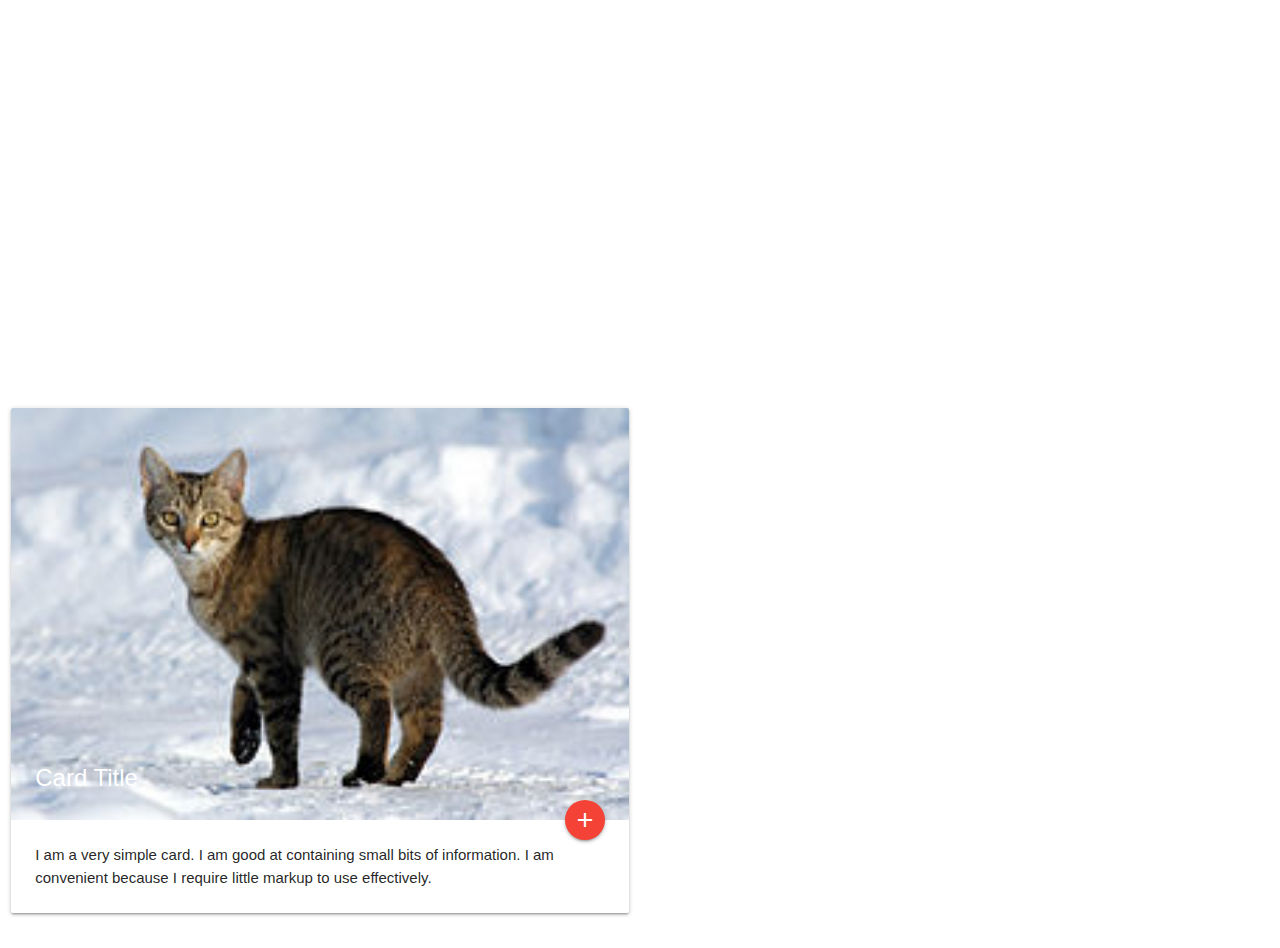
==== abcd.html @ 97ee0123 "Started making card" ====
<!DOCTYPE html>
  <html>
    <head>
      <!--Import Google Icon Font-->
      <link href="https://fonts.googleapis.com/icon?family=Material+Icons" rel="stylesheet">
      <!--Import materialize.css-->
      <link type="text/css" rel="stylesheet" href="css/materialize.min.css"  media="screen,projection"/>

      <!--Let browser know website is optimized for mobile-->
      <meta name="viewport" content="width=device-width, initial-scale=1.0"/>
    </head>

    <body>
      <div class="carousel">
    <a class="carousel-item" href="#one!"><img src="cat2.jpg"></a>
    <a class="carousel-item" href="#two!"><img src="cat2.jpg"></a>
    <a class="carousel-item" href="#three!"><img src="cat2.jpg"></a>
    <a class="carousel-item" href="#four!"><img src="https://lorempixel.com/250/250/nature/4"></a>
    <a class="carousel-item" href="#five!"><img src="https://lorempixel.com/250/250/nature/5"></a>
  </div>
<div class="row">
    <div class="col s12 m6">
      <div class="card">
        <div class="card-image">
          <img src="cat2.jpg">
          <span class="card-title">Card Title</span>
          <a class="btn-floating halfway-fab waves-effect waves-light red"><i class="material-icons">add</i></a>
        </div>
        <div class="card-content">
          <p>I am a very simple card. I am good at containing small bits of information. I am convenient because I require little markup to use effectively.</p>
        </div>
      </div>
    </div>
  </div>
      <!--JavaScript at end of body for optimized loading-->
      <script type="text/javascript" src="js/materialize.min.js"></script>
    </body>
  </html>
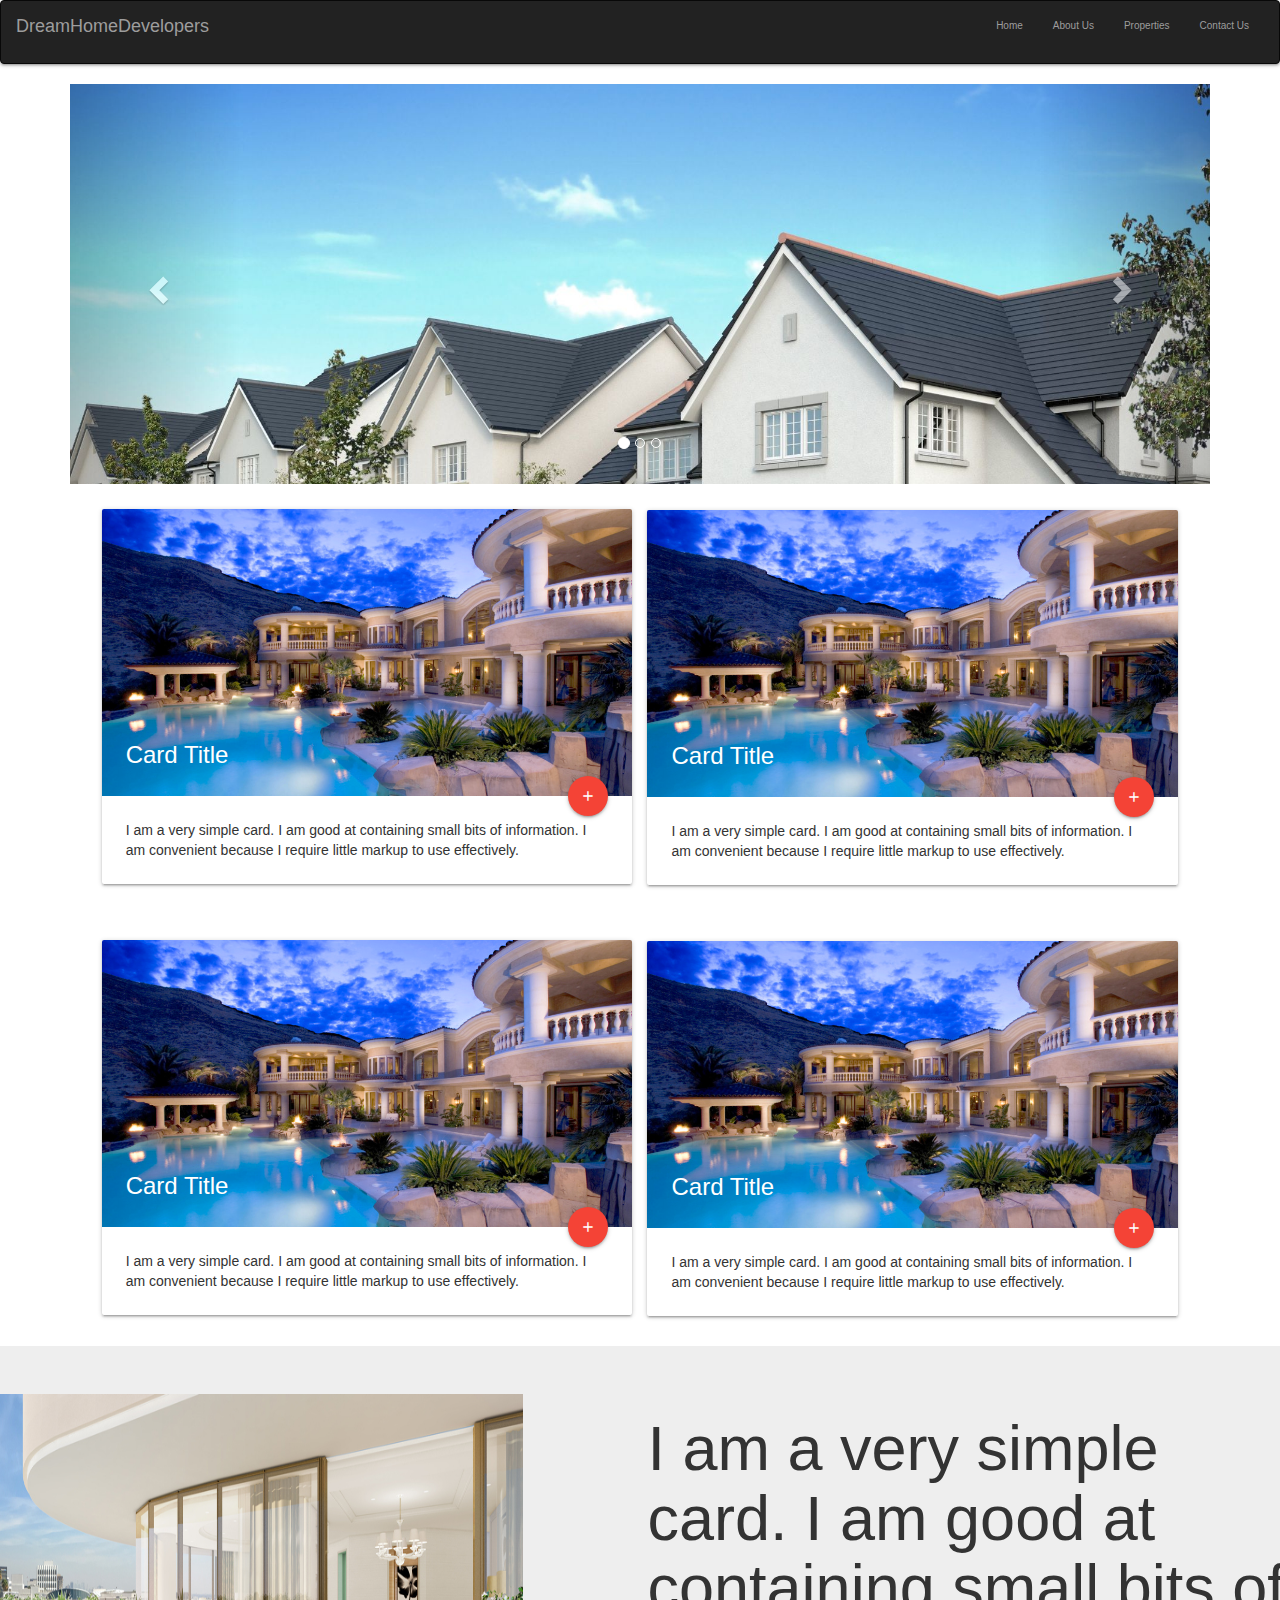
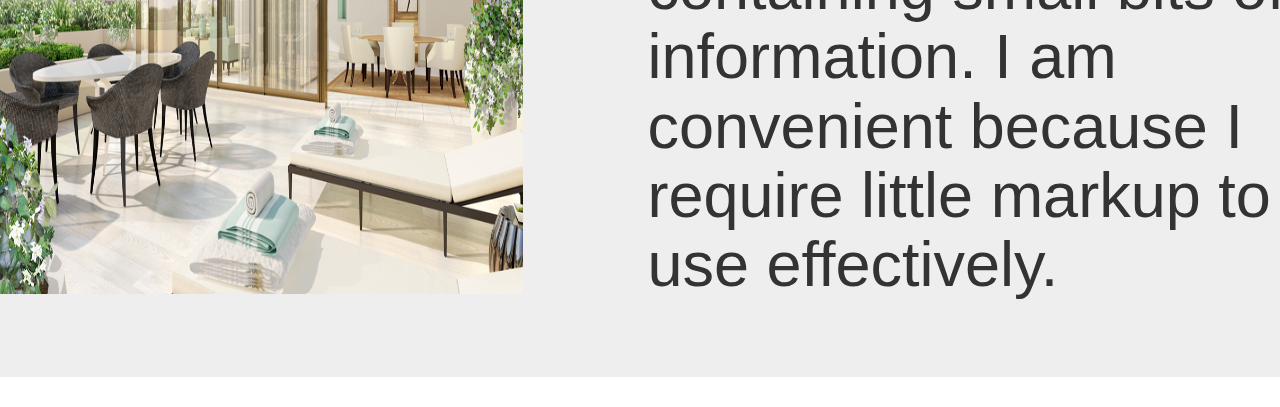
==== commit 781f9cde: "Created the card and carousel" ====
--- a/abcd.html
+++ b/abcd.html
@@ -4,25 +4,96 @@
       <!--Import Google Icon Font-->
       <link href="https://fonts.googleapis.com/icon?family=Material+Icons" rel="stylesheet">
       <!--Import materialize.css-->
+
+      
       <link type="text/css" rel="stylesheet" href="css/materialize.min.css"  media="screen,projection"/>
-
+<link rel="stylesheet" href="https://maxcdn.bootstrapcdn.com/bootstrap/3.3.7/css/bootstrap.min.css">
       <!--Let browser know website is optimized for mobile-->
       <meta name="viewport" content="width=device-width, initial-scale=1.0"/>
     </head>
 
     <body>
-      <div class="carousel">
-    <a class="carousel-item" href="#one!"><img src="cat2.jpg"></a>
-    <a class="carousel-item" href="#two!"><img src="cat2.jpg"></a>
-    <a class="carousel-item" href="#three!"><img src="cat2.jpg"></a>
-    <a class="carousel-item" href="#four!"><img src="https://lorempixel.com/250/250/nature/4"></a>
-    <a class="carousel-item" href="#five!"><img src="https://lorempixel.com/250/250/nature/5"></a>
+       <nav class="navbar navbar-inverse">
+  <div class="container-fluid">
+    <div class="navbar-header">
+     
+      <a class="navbar-brand" href="#">DreamHomeDevelopers</a>
+    </div>
+    <div class="collapse navbar-collapse" id="myNavbar">
+      <ul class="nav navbar-nav navbar-right">
+        <li><a href="#">Home</a></li>
+        <li><a href="#">About Us</a></li>
+        <li><a href="#">Properties</a></li>
+        <li><a href="#">Contact Us</a></li>
+      </ul>
+    </div>
   </div>
+</nav>
+
+  <ul class="sidenav" id="mobile-demo">
+    <li><a href="sass.html">Sass</a></li>
+    <li><a href="badges.html">Components</a></li>
+    <li><a href="collapsible.html">Javascript</a></li>
+    <li><a href="mobile.html">Mobile</a></li>
+  </ul>
+     <div class="container">
+  <div id="myCarousel" class="carousel slide" data-ride="carousel">
+    <!-- Indicators -->
+    <ol class="carousel-indicators">
+      <li data-target="#myCarousel" data-slide-to="0" class="active"></li>
+      <li data-target="#myCarousel" data-slide-to="1"></li>
+      <li data-target="#myCarousel" data-slide-to="2"></li>
+    </ol>
+
+    <!-- Wrapper for slides -->
+    <div class="carousel-inner">
+
+      <div class="item active">
+        <img src="ad1.jpeg" alt="Los Angeles" style="width:100%;">
+        <div class="carousel-caption">
+          <h3>Los Angeles</h3>
+          <p>LA is always so much fun!</p>
+        </div>
+      </div>
+
+      <div class="item">
+        <img src="h1.jpg" alt="Chicago" style="width: 100% height: auto;">
+        <div class="carousel-caption">
+          <h3>Chicago</h3>
+          <p>Thank you, Chicago!</p>
+        </div>
+      </div>
+    
+      <div class="item">
+        <img src="ny.jpg" alt="New York" style="width:100%;">
+        <div class="carousel-caption">
+          <h3>New York</h3>
+          <p>We love the Big Apple!</p>
+        </div>
+      </div>
+  
+    </div>
+
+    <!-- Left and right controls -->
+    <a class="left carousel-control" href="#myCarousel" data-slide="prev">
+      <span class="glyphicon glyphicon-chevron-left"></span>
+      <span class="sr-only">Previous</span>
+    </a>
+    <a class="right carousel-control" href="#myCarousel" data-slide="next">
+      <span class="glyphicon glyphicon-chevron-right"></span>
+      <span class="sr-only">Next</span>
+    </a>
+  </div>
+</div>
+<br>
 <div class="row">
-    <div class="col s12 m6">
+  <div class="col s12 m1">
+    
+  </div>
+    <div class="col s12 m5">
       <div class="card">
         <div class="card-image">
-          <img src="cat2.jpg">
+          <img src="img2.jpg">
           <span class="card-title">Card Title</span>
           <a class="btn-floating halfway-fab waves-effect waves-light red"><i class="material-icons">add</i></a>
         </div>
@@ -31,8 +102,80 @@
         </div>
       </div>
     </div>
+  <div class="col s12 m2">
+    
+  </div>
+
+    <div class="col s12 m5">
+      <div class="card">
+        <div class="card-image">
+          <img src="img2.jpg">
+          <span class="card-title">Card Title</span>
+          <a class="btn-floating halfway-fab waves-effect waves-light red"><i class="material-icons">add</i></a>
+        </div>
+        <div class="card-content">
+          <p>I am a very simple card. I am good at containing small bits of information. I am convenient because I require little markup to use effectively.</p>
+        </div>
+      </div>
+    </div>
+   
+  </div>
+  <br>
+  <div class="row">
+  <div class="col s12 m1">
+    
+  </div>
+    <div class="col s12 m5">
+      <div class="card">
+        <div class="card-image">
+          <img src="img2.jpg">
+          <span class="card-title">Card Title</span>
+          <a class="btn-floating halfway-fab waves-effect waves-light red"><i class="material-icons">add</i></a>
+        </div>
+        <div class="card-content">
+          <p>I am a very simple card. I am good at containing small bits of information. I am convenient because I require little markup to use effectively.</p>
+        </div>
+      </div>
+    </div>
+  <div class="col s12 m2">
+    
+  </div>
+
+    <div class="col s12 m5">
+      <div class="card">
+        <div class="card-image">
+          <img src="img2.jpg">
+          <span class="card-title">Card Title</span>
+          <a class="btn-floating halfway-fab waves-effect waves-light red"><i class="material-icons">add</i></a>
+        </div>
+        <div class="card-content">
+          <p>I am a very simple card. I am good at containing small bits of information. I am convenient because I require little markup to use effectively.</p>
+        </div>
+      </div>
+    </div>
+   
+  </div>
+  <div class="jumbotron">
+    <div class="row">
+      <div class="col s12 m5">
+        <img src="img1.jpg" width="100%" height="500px">
+      </div>
+      <div class="col s12 m1">
+        
+      </div>
+      <div class="col s12 m6">
+        <h1>
+        I am a very simple card. I am good at containing small bits of information. I am convenient because I require little markup to use effectively.
+        </h1>
+      </div>
+    </div>
   </div>
       <!--JavaScript at end of body for optimized loading-->
+      <script type="text/javascript" src="https://code.jquery.com/jquery-2.1.1.min.js"></script>
+     <script src="https://cdnjs.cloudflare.com/ajax/libs/materialize/0.97.7/js/materialize.min.js"></script>
       <script type="text/javascript" src="js/materialize.min.js"></script>
+      <script src="https://ajax.googleapis.com/ajax/libs/jquery/3.3.1/jquery.min.js"></script>
+  <script src="https://maxcdn.bootstrapcdn.com/bootstrap/3.3.7/js/bootstrap.min.js"></script>
+      <script type="text/javascript" src="https://code.jquery.com/jquery-2.1.1.min.js"></script>
     </body>
   </html>